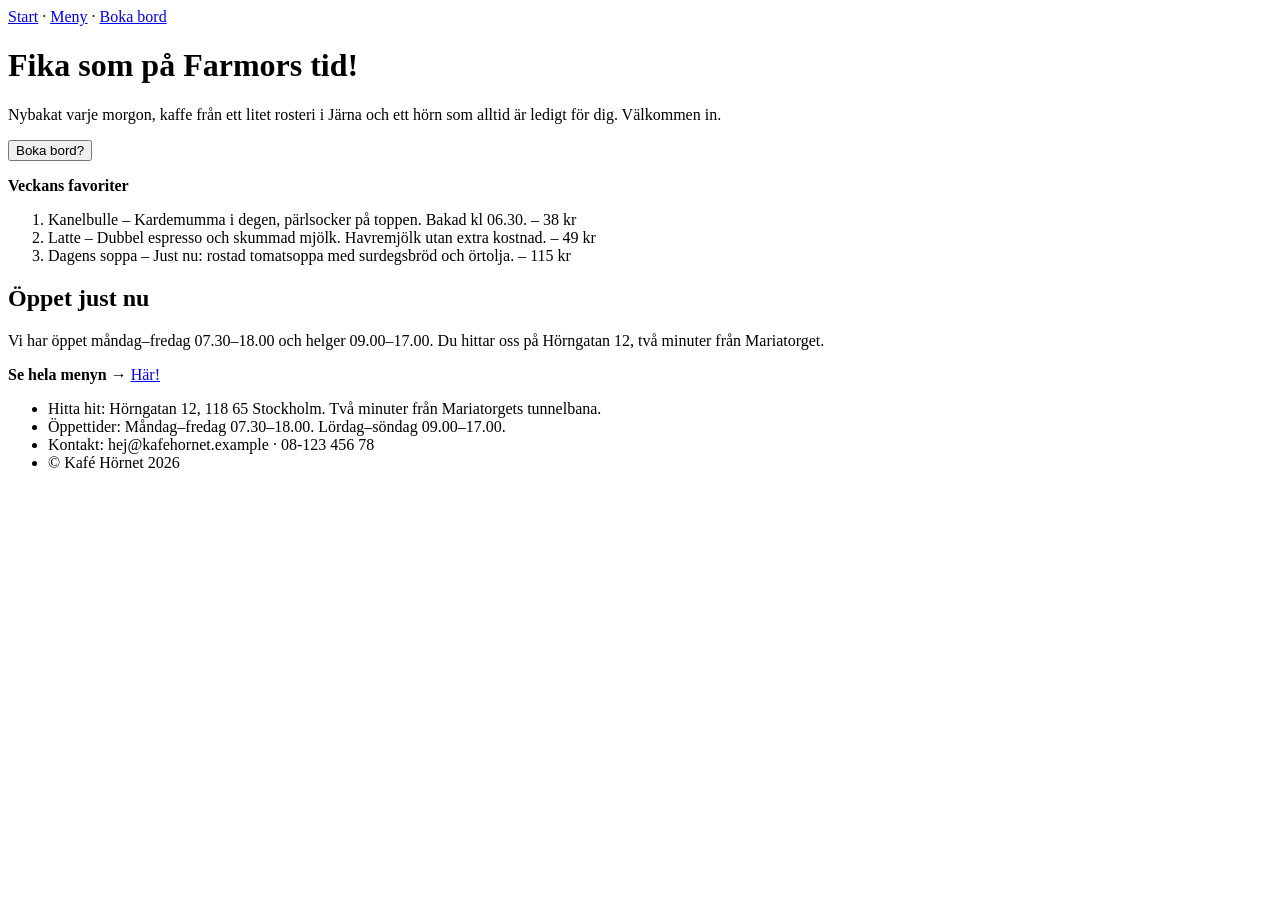
==== index.html @ 68357caf "Första sidan snart klar" ====
<!doctype html>
<html lang="sv">
<html>

<head>
  <meta charset="utf-8" />
  <title>Kafé Hörnet</title>
</head>

<body>
  <nav><a href="index.html">Start</a> · <a href="menu.html">Meny</a> · <a href="booking.html">Boka bord</a></nav>
  <header>
    <h1>Fika som på Farmors tid!</h1>
    <p>Nybakat varje morgon, kaffe från ett litet rosteri i Järna och ett hörn som alltid är ledigt för dig. Välkommen
      in.
    </p>
  </header>

  <p><button type="button">Boka bord?</button></p>

  <main>
    <section>
      <p><strong>Veckans favoriter</strong></p>
      <ol>
        <li>Kanelbulle – Kardemumma i degen, pärlsocker på toppen. Bakad kl 06.30. – 38 kr</li>
        <li>Latte – Dubbel espresso och skummad mjölk. Havremjölk utan extra kostnad. – 49 kr</li>
        <li>Dagens soppa – Just nu: rostad tomatsoppa med surdegsbröd och örtolja. – 115 kr</li>
      </ol>
    </section>
    <section>
    <h1>Öppet just nu</h1>
    <p>Vi har öppet måndag–fredag 07.30–18.00 och helger 09.00–17.00. Du hittar oss på Hörngatan 12, två minuter från
      Mariatorget.
    </p>
    </section>
    <section>
    <p><strong>Se hela menyn </strong>→ <a href="menu.html">Här!</a></p>
    </section>
  </main>

  <footer>
    <ul>
      <li>Hitta hit: Hörngatan 12, 118 65 Stockholm. Två minuter från Mariatorgets tunnelbana.
      </li>
      <li>Öppettider: Måndag–fredag 07.30–18.00. Lördag–söndag 09.00–17.00.
      </li>
      <li>Kontakt: hej@kafehornet.example · 08-123 456 78
      </li>
      <li>© Kafé Hörnet 2026
      </li>
    </ul>
  </footer>
</body>

</html>
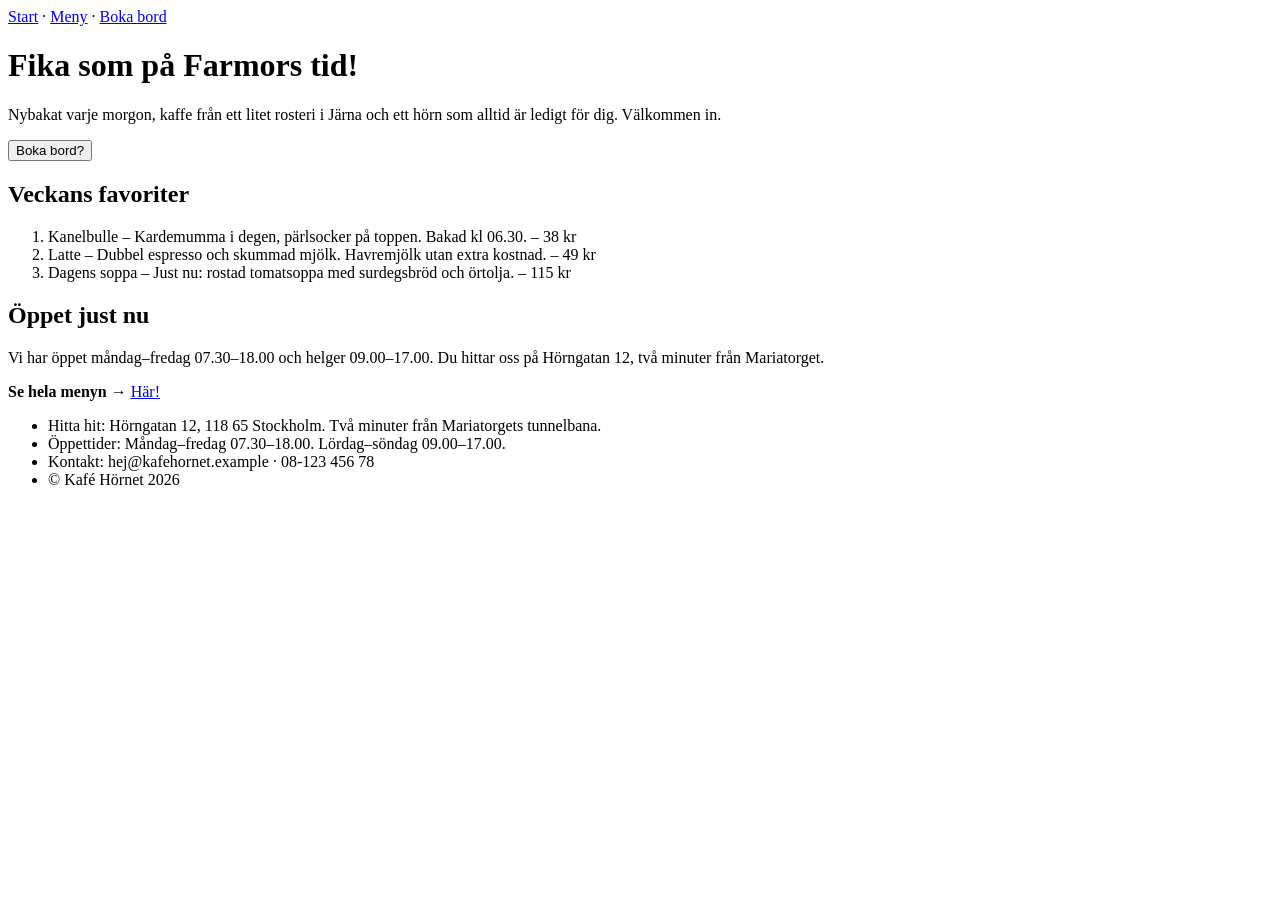
==== commit 2ed18a42: "Fixade buggar" ====
--- a/index.html
+++ b/index.html
@@ -1,9 +1,8 @@
 <!doctype html>
 <html lang="sv">
-<html>
 
 <head>
-  <meta charset="utf-8" />
+  <meta charset="utf-8">
   <title>Kafé Hörnet</title>
 </head>
 
@@ -20,7 +19,7 @@
 
   <main>
     <section>
-      <p><strong>Veckans favoriter</strong></p>
+      <h2>Veckans favoriter</h2>
       <ol>
         <li>Kanelbulle – Kardemumma i degen, pärlsocker på toppen. Bakad kl 06.30. – 38 kr</li>
         <li>Latte – Dubbel espresso och skummad mjölk. Havremjölk utan extra kostnad. – 49 kr</li>
@@ -28,14 +27,14 @@
       </ol>
     </section>
     <section>
-    <h1>Öppet just nu</h1>
-    <p>Vi har öppet måndag–fredag 07.30–18.00 och helger 09.00–17.00. Du hittar oss på Hörngatan 12, två minuter från
-      Mariatorget.
-    </p>
+      <h2>Öppet just nu</h2>
+      <p>Vi har öppet måndag–fredag 07.30–18.00 och helger 09.00–17.00. Du hittar oss på Hörngatan 12, två minuter från
+        Mariatorget.
+      </p>
     </section>
-    <section>
+
     <p><strong>Se hela menyn </strong>→ <a href="menu.html">Här!</a></p>
-    </section>
+
   </main>
 
   <footer>
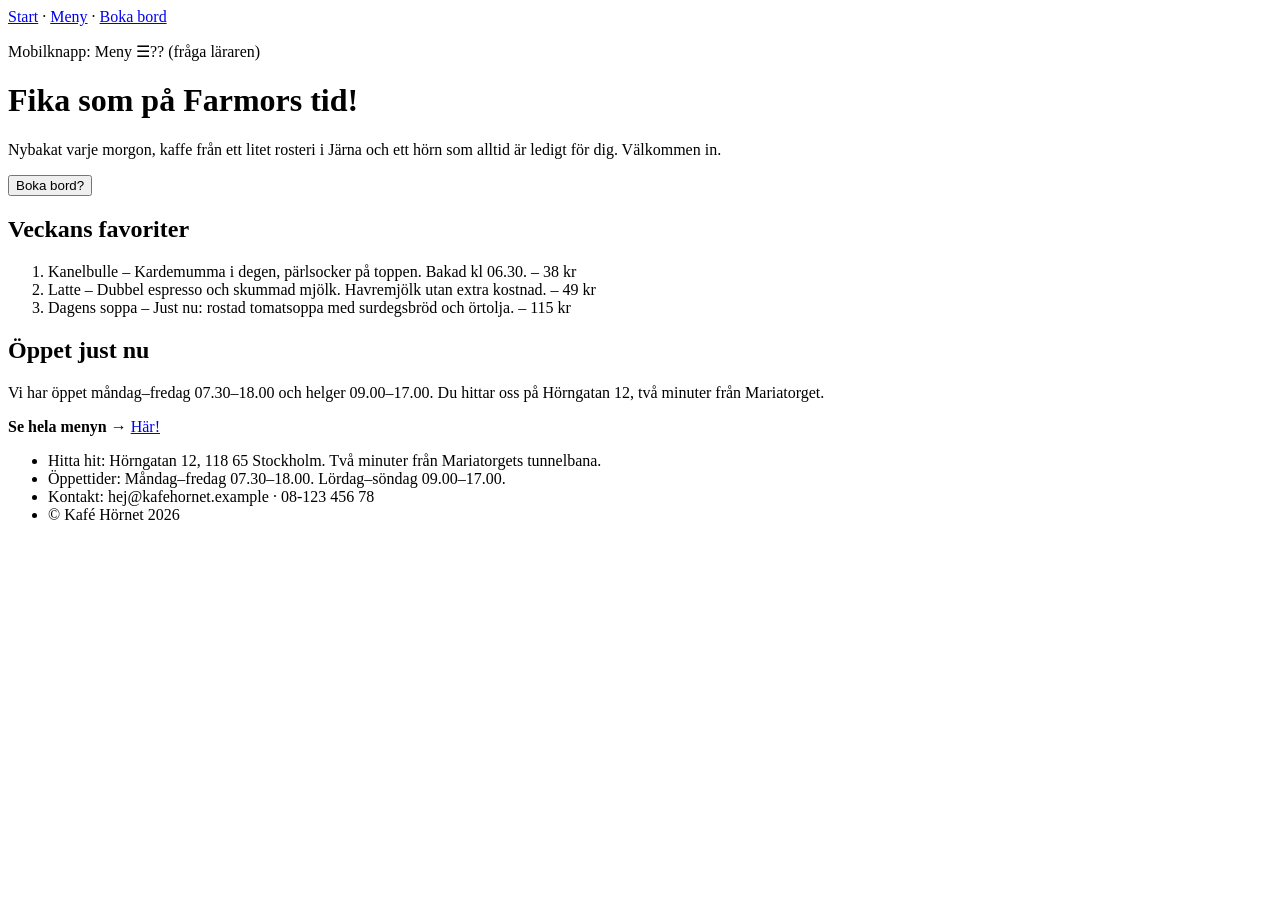
==== commit d96ed38d: "bugg fix" ====
--- a/index.html
+++ b/index.html
@@ -8,6 +8,7 @@
 
 <body>
   <nav><a href="index.html">Start</a> · <a href="menu.html">Meny</a> · <a href="booking.html">Boka bord</a></nav>
+  <p>Mobilknapp: Meny ☰?? (fråga läraren)</p>
   <header>
     <h1>Fika som på Farmors tid!</h1>
     <p>Nybakat varje morgon, kaffe från ett litet rosteri i Järna och ett hörn som alltid är ledigt för dig. Välkommen
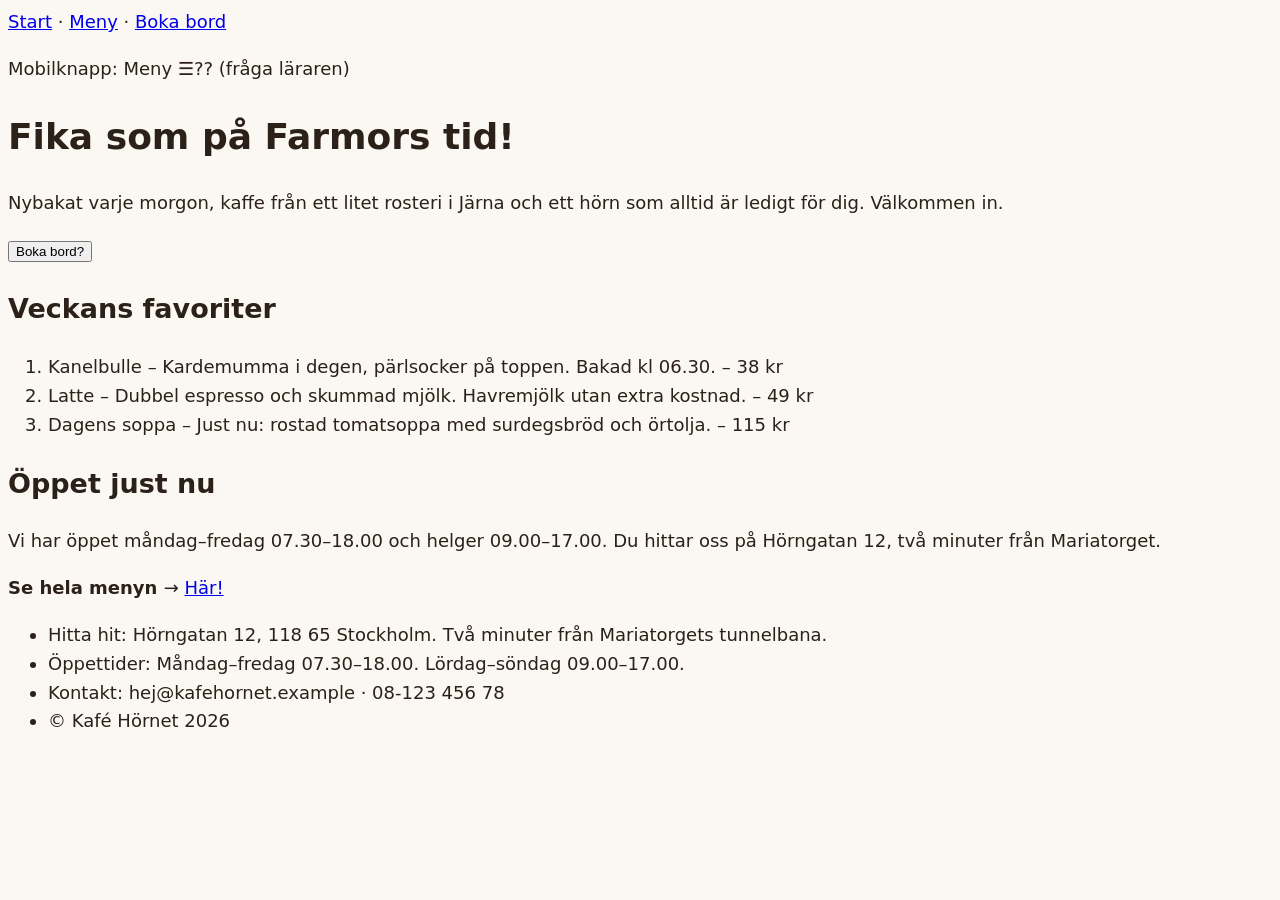
==== commit 988214b8: "Css och bilder" ====
--- a/index.html
+++ b/index.html
@@ -4,6 +4,7 @@
 <head>
   <meta charset="utf-8">
   <title>Kafé Hörnet</title>
+  <link rel="stylesheet" href="style.css">
 </head>
 
 <body>
--- a/style.css
+++ b/style.css
@@ -0,0 +1,15 @@
+/*
+
+
+Kommentar innanför här
+
+
+*/
+
+body {
+  background-color: #FBF7F2;
+  color: #2B2118;
+  font-family: system-ui, Helvetica, Arial, sans-serif;
+  font-size: 18px;
+  line-height: 1.6;
+}
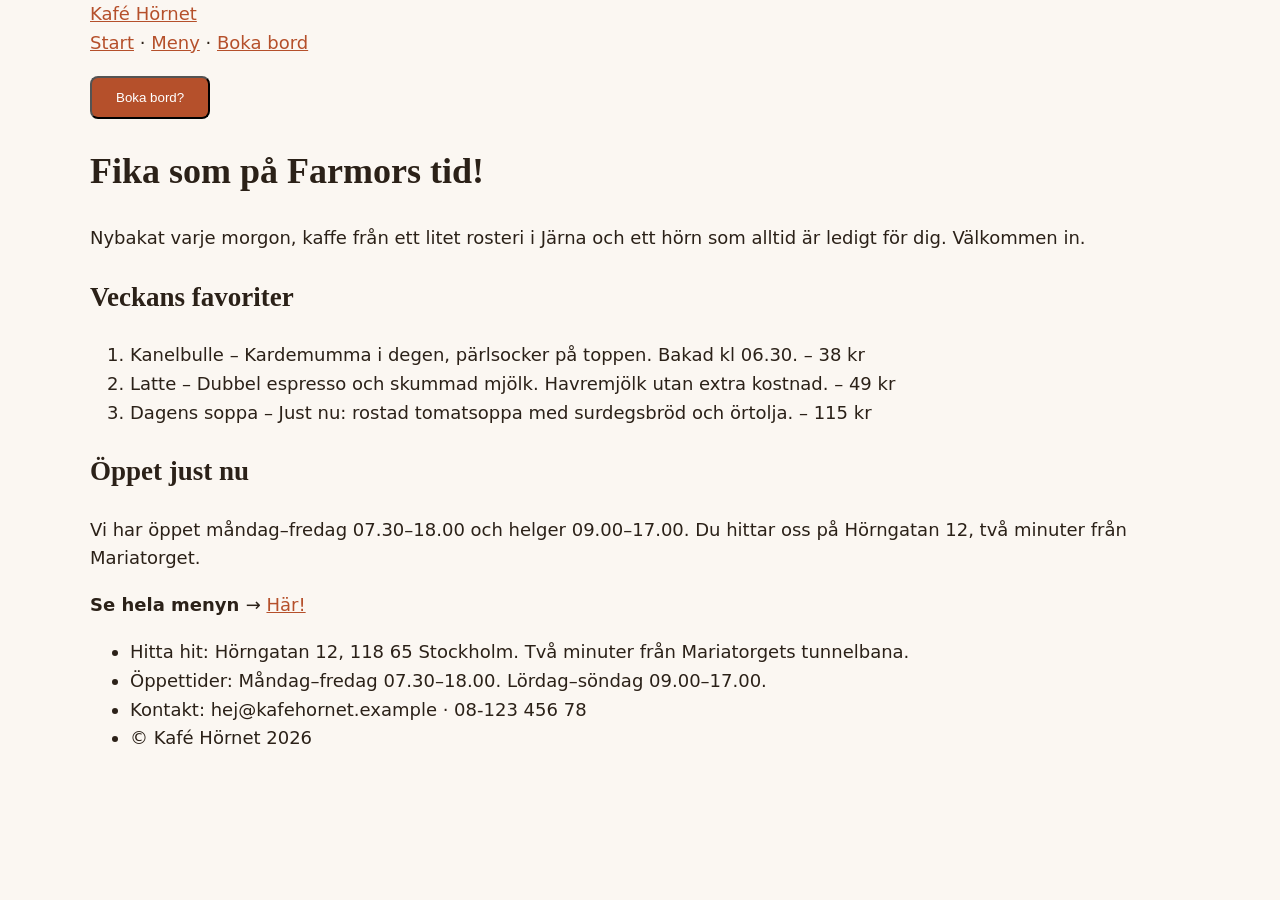
==== commit 3bb2f41c: "Lite mer fixande" ====
--- a/index.html
+++ b/index.html
@@ -8,18 +8,23 @@
 </head>
 
 <body>
-  <nav><a href="index.html">Start</a> · <a href="menu.html">Meny</a> · <a href="booking.html">Boka bord</a></nav>
-  <p>Mobilknapp: Meny ☰?? (fråga läraren)</p>
   <header>
-    <h1>Fika som på Farmors tid!</h1>
-    <p>Nybakat varje morgon, kaffe från ett litet rosteri i Järna och ett hörn som alltid är ledigt för dig. Välkommen
-      in.
-    </p>
+    <a href="index.html" class="logo">Kafé Hörnet</a>
+    <nav>
+      <a href="index.html">Start</a> ·
+      <a href="menu.html">Meny</a> ·
+      <a href="booking.html">Boka bord</a>
+    </nav>
+    
   </header>
 
   <p><button type="button">Boka bord?</button></p>
 
   <main>
+    <h1>Fika som på Farmors tid!</h1>
+    <p>Nybakat varje morgon, kaffe från ett litet rosteri i Järna och ett hörn som alltid är ledigt för dig. Välkommen
+      in.
+    </p>
     <section>
       <h2>Veckans favoriter</h2>
       <ol>
--- a/style.css
+++ b/style.css
@@ -1,15 +1,72 @@
 /*
 
 
-Kommentar innanför här
+light-box finns inte som class i html än
+green-text till javascript?
+error-text till javascript?
 
 
 */
 
 body {
-  background-color: #FBF7F2;
-  color: #2B2118;
-  font-family: system-ui, Helvetica, Arial, sans-serif;
-  font-size: 18px;
-  line-height: 1.6;
+    background-color: #FBF7F2;
+    color: #2B2118;
+    font-family: system-ui, Helvetica, Arial, sans-serif;
+    font-size: 18px;
+    line-height: 1.6;
+    max-width: 1100px;
+    margin: 0 auto;
+    padding: 0 24px;
+}
+
+a {
+    color: #B5502B;
+}
+
+a:hover {
+    color: #8F3E20;
+}
+
+h1,
+h2,
+h3 {
+    font-family: Georgia, serif;
+}
+
+button {
+    background-color: #B5502B;
+    color: white;
+    padding: 12px 24px;
+    border-radius: 8px;
+}
+
+button:hover {
+    background-color: #8F3E20;
+}
+
+.card {
+    background-color: #FFFFFF;
+    border: 1px solid #E6DCCF;
+    border-radius: 12px;
+    padding: 16px;
+}
+
+.light-box {
+    background-color: #F1E8DC;
+}
+
+.green-text {
+    color: #5E7F5A;
+}
+
+.error-text {
+    color: #C0392B;
+}
+
+@media (max-width: 699px) {
+
+    body {
+        padding: 0 16px;
+    }
+
 }
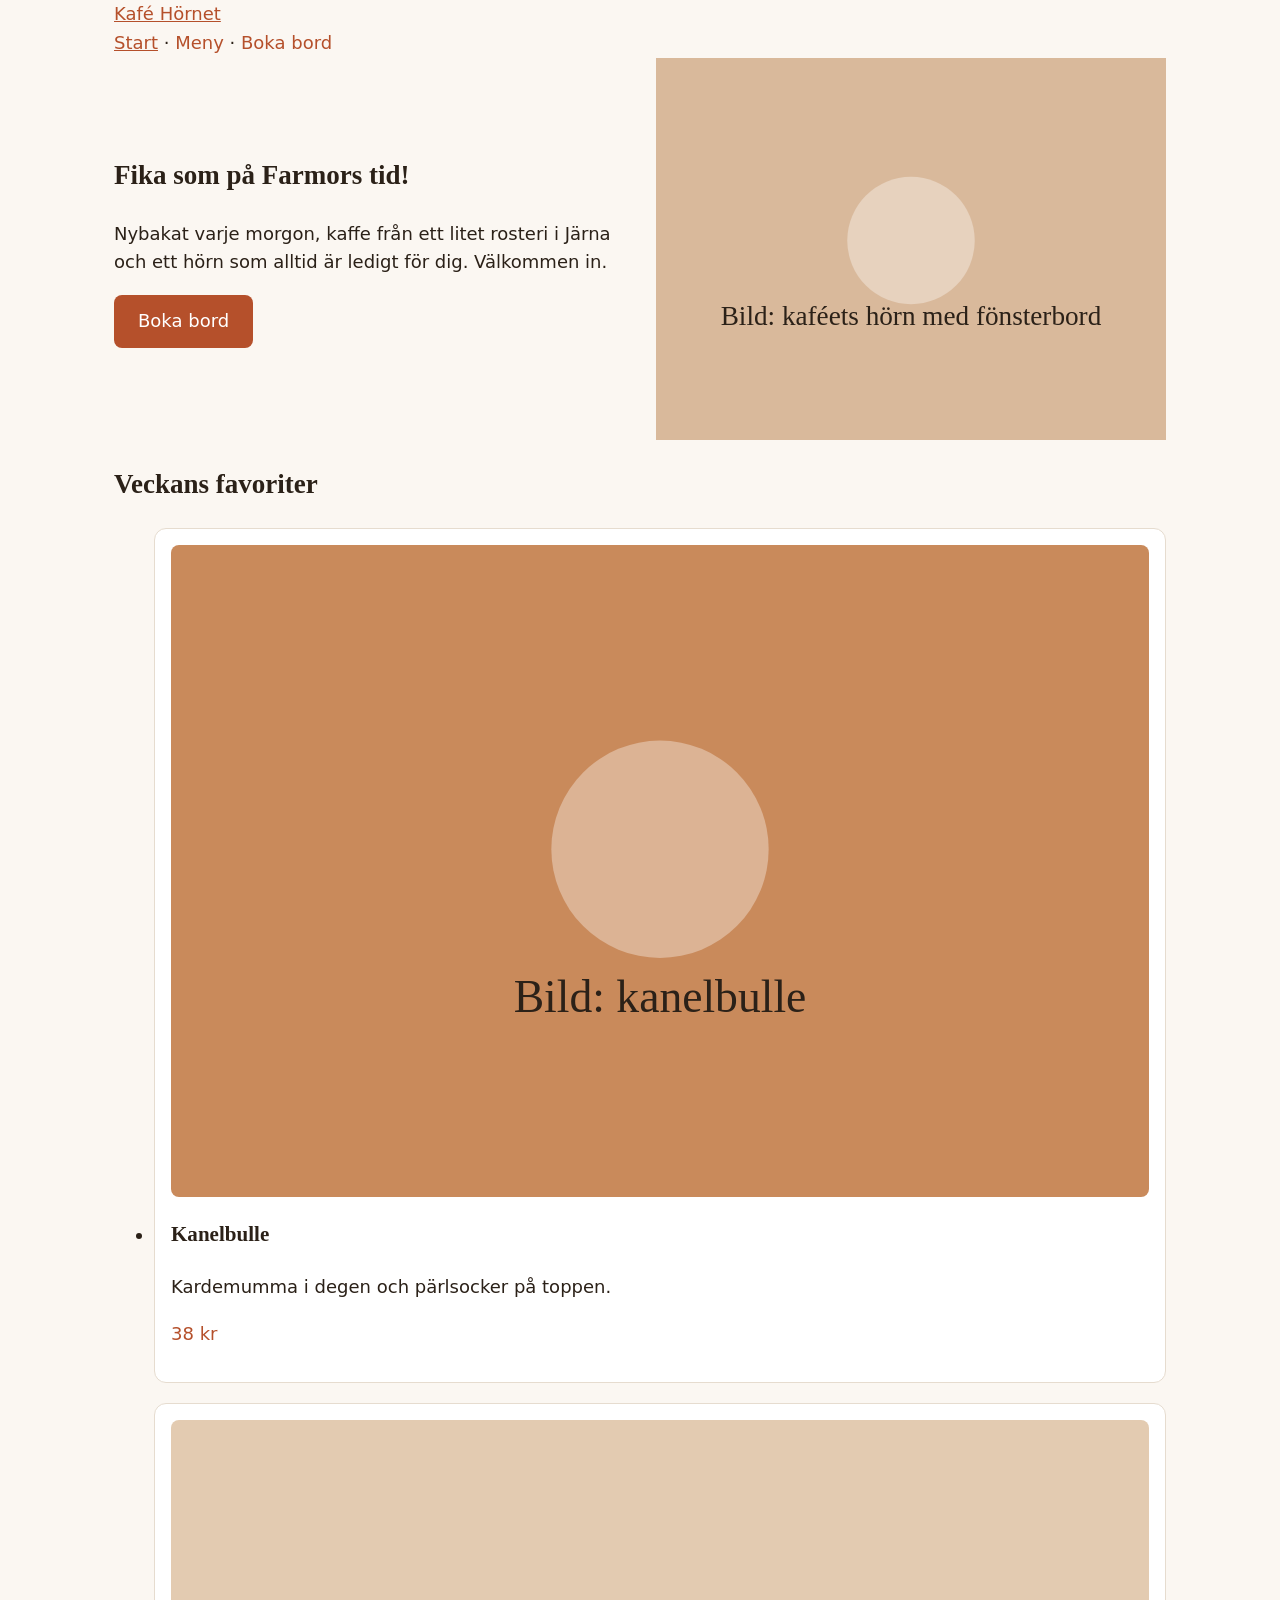
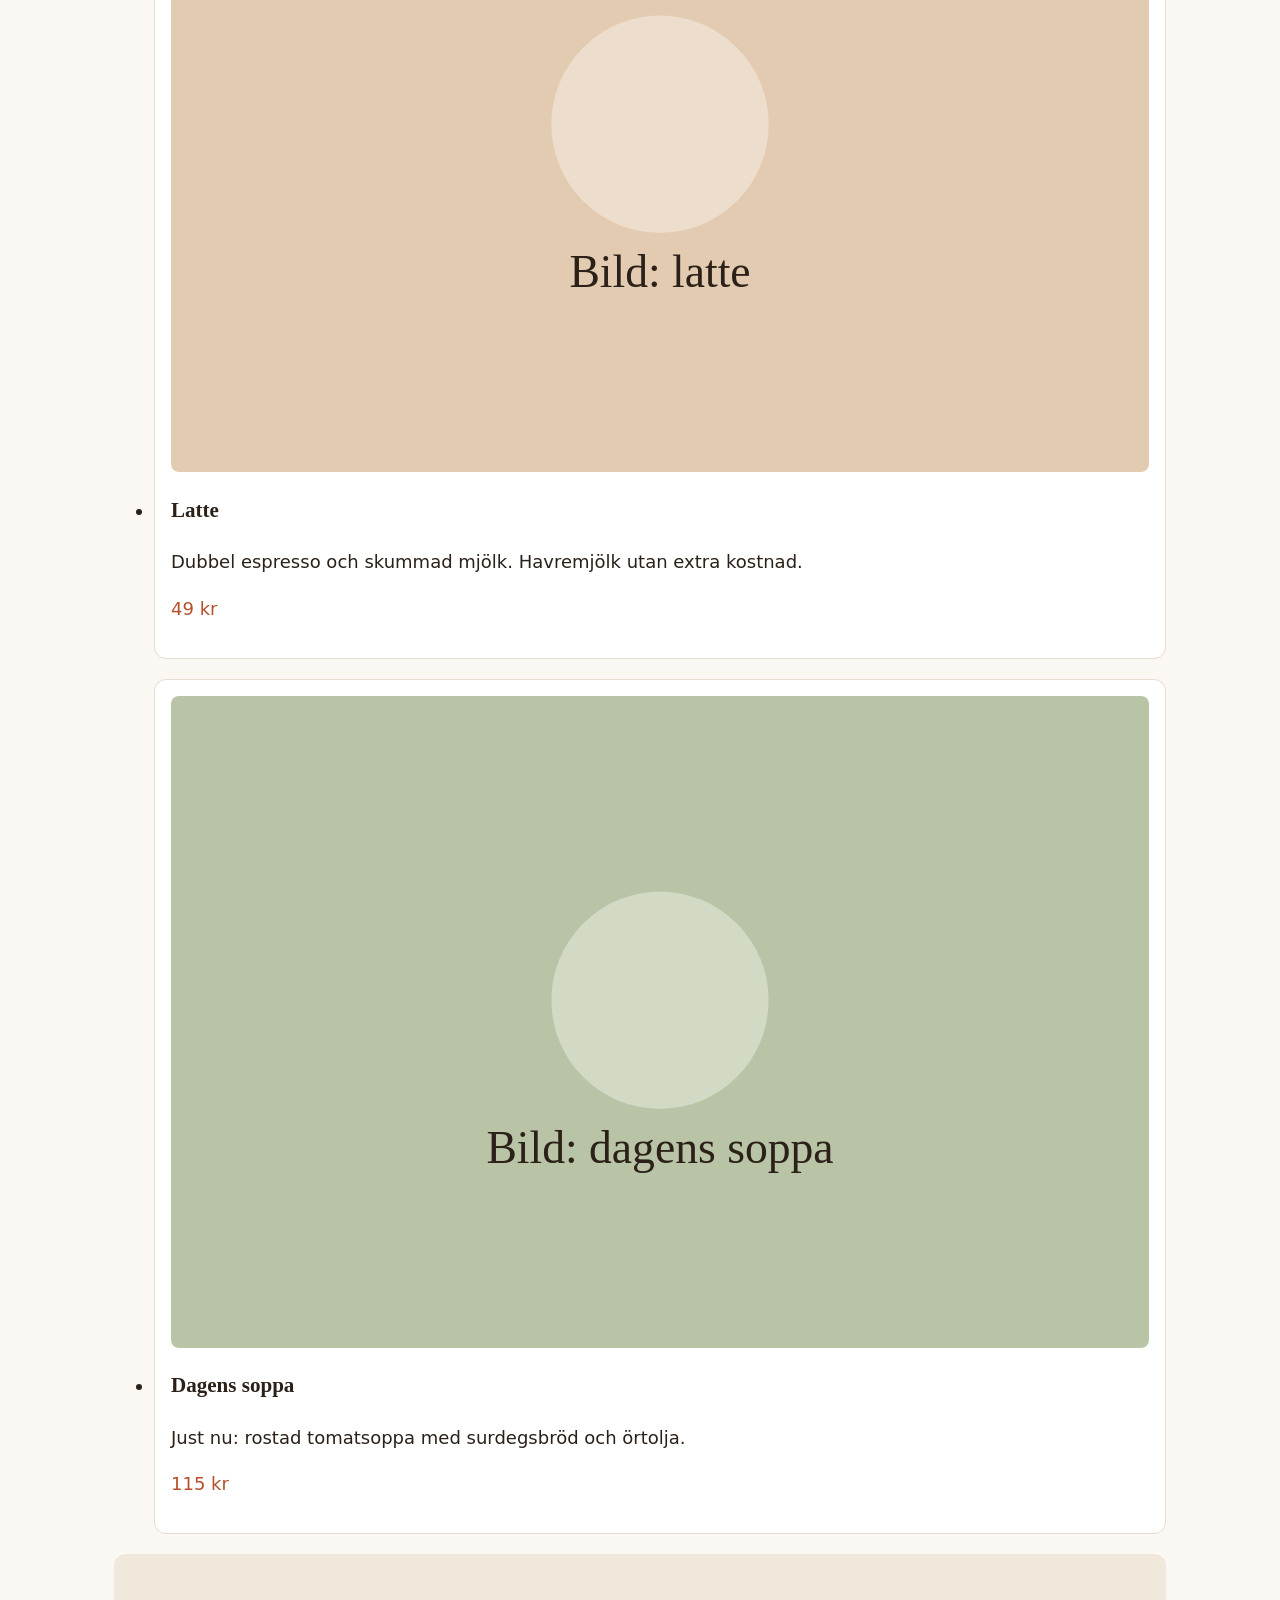
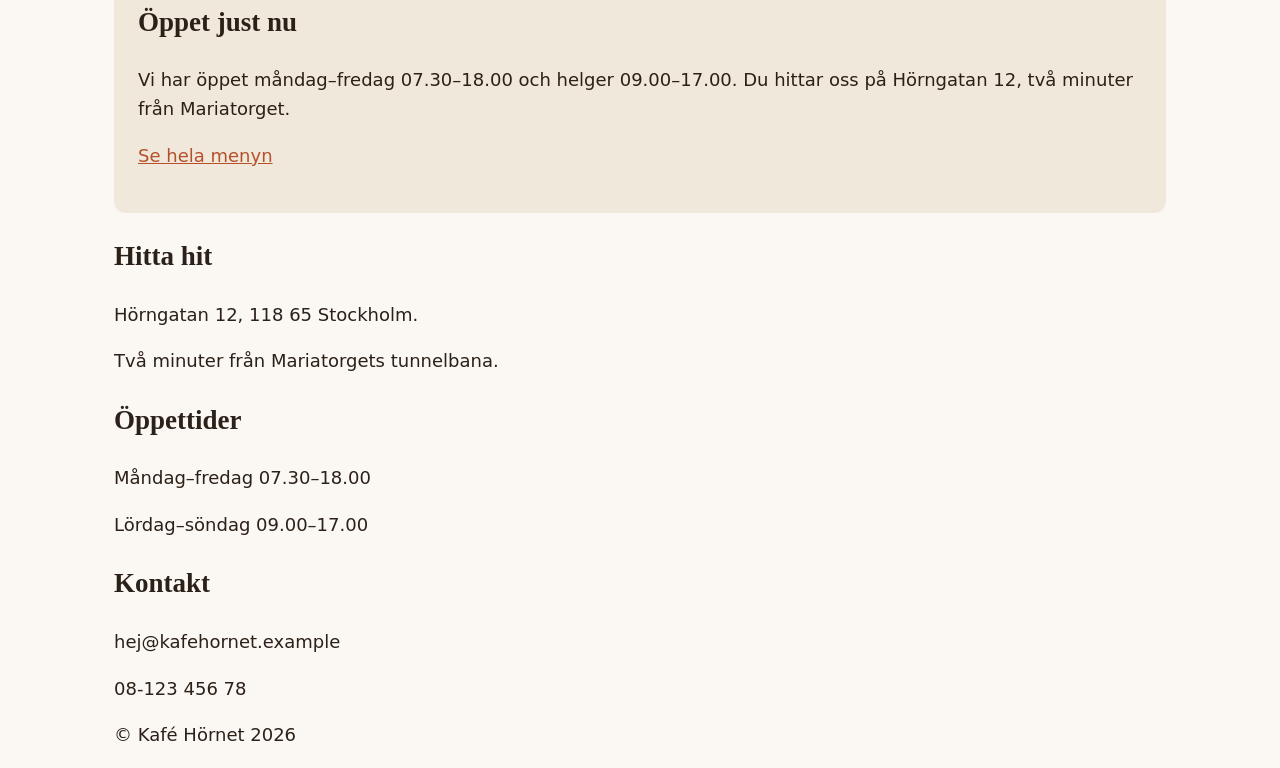
==== commit efb9250a: "jösses" ====
--- a/index.html
+++ b/index.html
@@ -11,50 +11,80 @@
   <header>
     <a href="index.html" class="logo">Kafé Hörnet</a>
     <nav>
-      <a href="index.html">Start</a> ·
+      <a href="index.html" aria-current="page">Start</a> ·
       <a href="menu.html">Meny</a> ·
       <a href="booking.html">Boka bord</a>
     </nav>
-    
+
   </header>
 
-  <p><button type="button">Boka bord?</button></p>
+
 
   <main>
-    <h1>Fika som på Farmors tid!</h1>
-    <p>Nybakat varje morgon, kaffe från ett litet rosteri i Järna och ett hörn som alltid är ledigt för dig. Välkommen
-      in.
-    </p>
+    <section class="hero">
+      <div class="hero-text">
+        <h1>Fika som på Farmors tid!</h1>
+        <p>Nybakat varje morgon, kaffe från ett litet rosteri i Järna och ett hörn som alltid är ledigt för dig.
+          Välkommen
+          in.
+        </p>
+        <p>
+          <a href="booking.html" class="booking-button">Boka bord</a>
+        </p>
+      </div>
+      <div class="hero-image">
+        <img src="hero.svg" alt="Glad tant som äter en bulle">
+      </div>
+    </section>
     <section>
       <h2>Veckans favoriter</h2>
-      <ol>
-        <li>Kanelbulle – Kardemumma i degen, pärlsocker på toppen. Bakad kl 06.30. – 38 kr</li>
-        <li>Latte – Dubbel espresso och skummad mjölk. Havremjölk utan extra kostnad. – 49 kr</li>
-        <li>Dagens soppa – Just nu: rostad tomatsoppa med surdegsbröd och örtolja. – 115 kr</li>
-      </ol>
+      <ul class="favorites">
+        <li class="card">
+          <img src="cinnamon-bun.svg" alt="Kanelbulle">
+          <h3>Kanelbulle</h3>
+          <p>Kardemumma i degen och pärlsocker på toppen.</p>
+          <p class="price">38 kr</p>
+        </li>
+        <li class="card">
+          <img src="latte.svg" alt="Ett glas latte">
+          <h3>Latte</h3>
+          <p>Dubbel espresso och skummad mjölk. Havremjölk utan extra kostnad.</p>
+          <p class="price">49 kr</p>
+        </li>
+        <li class="card">
+          <img src="soup.svg" alt="Tomatsoppa med bröd">
+          <h3>Dagens soppa</h3>
+          <p>Just nu: rostad tomatsoppa med surdegsbröd och örtolja.</p>
+          <p class="price">115 kr</p>
+        </li>
+      </ul>
     </section>
-    <section>
+    <section class="light-box">
       <h2>Öppet just nu</h2>
       <p>Vi har öppet måndag–fredag 07.30–18.00 och helger 09.00–17.00. Du hittar oss på Hörngatan 12, två minuter från
-        Mariatorget.
-      </p>
+        Mariatorget.</p>
+      <p><a href="menu.html">Se hela menyn</a></p>
     </section>
-
-    <p><strong>Se hela menyn </strong>→ <a href="menu.html">Här!</a></p>
 
   </main>
 
   <footer>
-    <ul>
-      <li>Hitta hit: Hörngatan 12, 118 65 Stockholm. Två minuter från Mariatorgets tunnelbana.
-      </li>
-      <li>Öppettider: Måndag–fredag 07.30–18.00. Lördag–söndag 09.00–17.00.
-      </li>
-      <li>Kontakt: hej@kafehornet.example · 08-123 456 78
-      </li>
-      <li>© Kafé Hörnet 2026
-      </li>
-    </ul>
+    <section>
+      <h2>Hitta hit</h2>
+      <p>Hörngatan 12, 118 65 Stockholm.</p>
+      <p>Två minuter från Mariatorgets tunnelbana.</p>
+    </section>
+    <section>
+      <h2>Öppettider</h2>
+      <p>Måndag–fredag 07.30–18.00</p>
+      <p>Lördag–söndag 09.00–17.00</p>
+    </section>
+    <section>
+      <h2>Kontakt</h2>
+      <p>hej@kafehornet.example</p>
+      <p>08-123 456 78</p>
+    </section>
+    <p>© Kafé Hörnet 2026</p>
   </footer>
 </body>
 
--- a/style.css
+++ b/style.css
@@ -7,6 +7,10 @@
 
 
 */
+
+* {
+    box-sizing: border-box;
+}
 
 body {
     background-color: #FBF7F2;
@@ -27,10 +31,32 @@
     color: #8F3E20;
 }
 
+a[aria-current="page"] {
+    text-decoration: underline;
+}
+
+nav a {
+    text-decoration: none;
+}
+
 h1,
 h2,
 h3 {
     font-family: Georgia, serif;
+}
+
+.booking-button {
+    display: inline-block;
+    background-color: #B5502B;
+    color: white;
+    padding: 12px 24px;
+    border-radius: 8px;
+    text-decoration: none;
+}
+
+.booking-button:hover {
+    background-color: #8F3E20;
+    color: white;
 }
 
 button {
@@ -38,10 +64,29 @@
     color: white;
     padding: 12px 24px;
     border-radius: 8px;
+    border: none;
+    font: inherit;
 }
 
 button:hover {
     background-color: #8F3E20;
+}
+
+.hero-image img {
+    display: block;
+    max-width: 100%;
+    height: auto;
+}
+
+.hero {
+    display: flex;
+    align-items: center;
+    gap: 32px;
+}
+
+.hero-text,
+.hero-image {
+    flex: 1;
 }
 
 .card {
@@ -49,11 +94,37 @@
     border: 1px solid #E6DCCF;
     border-radius: 12px;
     padding: 16px;
+    margin: 20px 0;
+}
+
+.card img {
+    display: block;
+    width: 100%;
+    height: auto;
+    border-radius: 8px;
+}
+
+.price {
+    color: #B5502B;
+}
+
+.menu-description {
+    font-size: 0.9em;
+    color: #706860;
+}
+
+.menu-price {
+    color: #B5502B;
+    font-weight: bold;
 }
 
 .light-box {
     background-color: #F1E8DC;
+    padding: 24px;
+    border-radius: 12px;
 }
+
+
 
 .green-text {
     color: #5E7F5A;
@@ -61,12 +132,4 @@
 
 .error-text {
     color: #C0392B;
-}
-
-@media (max-width: 699px) {
-
-    body {
-        padding: 0 16px;
-    }
-
 }
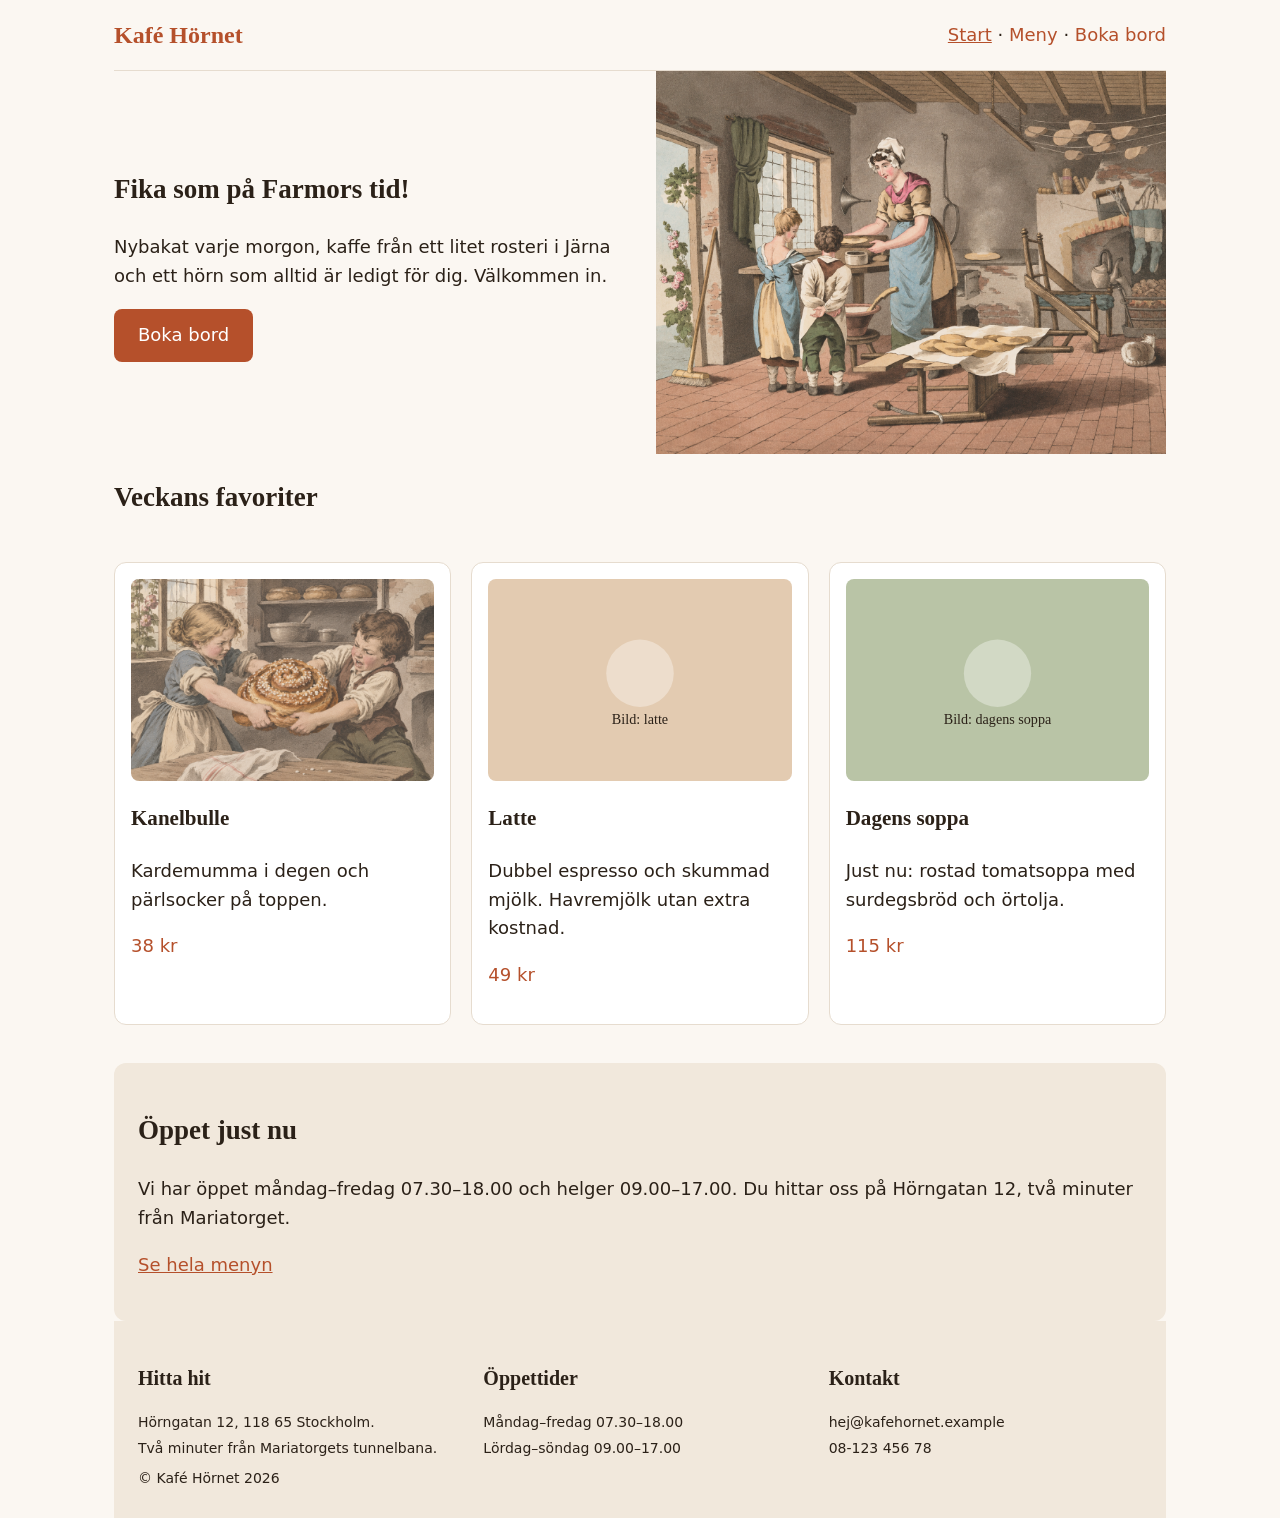
==== commit c5adbedb: "herregud jag har glömt commit" ====
--- a/index.html
+++ b/index.html
@@ -3,6 +3,7 @@
 
 <head>
   <meta charset="utf-8">
+  <meta name="viewport" content="width=device-width, initial-scale=1.0">
   <title>Kafé Hörnet</title>
   <link rel="stylesheet" href="style.css">
 </head>
@@ -33,14 +34,14 @@
         </p>
       </div>
       <div class="hero-image">
-        <img src="hero.svg" alt="Glad tant som äter en bulle">
+        <img src="nyhero.png" alt="Kvinna bakar till två små barn">
       </div>
     </section>
     <section>
       <h2>Veckans favoriter</h2>
       <ul class="favorites">
         <li class="card">
-          <img src="cinnamon-bun.svg" alt="Kanelbulle">
+          <img src="nybun.png" alt="Kanelbulle">
           <h3>Kanelbulle</h3>
           <p>Kardemumma i degen och pärlsocker på toppen.</p>
           <p class="price">38 kr</p>
@@ -69,21 +70,23 @@
   </main>
 
   <footer>
-    <section>
-      <h2>Hitta hit</h2>
-      <p>Hörngatan 12, 118 65 Stockholm.</p>
-      <p>Två minuter från Mariatorgets tunnelbana.</p>
-    </section>
-    <section>
-      <h2>Öppettider</h2>
-      <p>Måndag–fredag 07.30–18.00</p>
-      <p>Lördag–söndag 09.00–17.00</p>
-    </section>
-    <section>
-      <h2>Kontakt</h2>
-      <p>hej@kafehornet.example</p>
-      <p>08-123 456 78</p>
-    </section>
+    <div class="footer-columns">
+      <section>
+        <h2>Hitta hit</h2>
+        <p>Hörngatan 12, 118 65 Stockholm.</p>
+        <p>Två minuter från Mariatorgets tunnelbana.</p>
+      </section>
+      <section>
+        <h2>Öppettider</h2>
+        <p>Måndag–fredag 07.30–18.00</p>
+        <p>Lördag–söndag 09.00–17.00</p>
+      </section>
+      <section>
+        <h2>Kontakt</h2>
+        <p>hej@kafehornet.example</p>
+        <p>08-123 456 78</p>
+      </section>
+    </div>
     <p>© Kafé Hörnet 2026</p>
   </footer>
 </body>
--- a/style.css
+++ b/style.css
@@ -1,7 +1,6 @@
 /*
 
 
-light-box finns inte som class i html än
 green-text till javascript?
 error-text till javascript?
 
@@ -20,7 +19,24 @@
     line-height: 1.6;
     max-width: 1100px;
     margin: 0 auto;
-    padding: 0 24px;
+    padding: 0 16px;
+}
+
+header {
+    display: flex;
+    flex-direction: column;
+    justify-content: space-between;
+    align-items: flex-start;
+    gap: 8px;
+    padding: 16px 0;
+    border-bottom: 1px solid #E6DCCF;
+}
+
+.logo {
+    font-family: Georgia, serif;
+    font-size: 24px;
+    font-weight: bold;
+    text-decoration: none;
 }
 
 a {
@@ -59,6 +75,42 @@
     color: white;
 }
 
+.booking-layout {
+    display: flex;
+    flex-direction: column;
+    gap: 40px;
+    align-items: stretch;
+}
+
+.booking-main {
+    flex: 2;
+}
+
+.booking-main label {
+    display: block;
+    font-weight: bold;
+    margin-bottom: 6px;
+}
+
+.booking-main input,
+.booking-main select,
+.booking-main textarea {
+    width: 100%;
+    padding: 12px;
+    border: 1px solid #E6DCCF;
+    border-radius: 8px;
+    margin-bottom: 20px;
+}
+
+.booking-main textarea {
+    min-height: 100px;
+}
+
+.booking-layout .card {
+    flex: 1;
+    background-color: #F1E8DC;
+}
+
 button {
     background-color: #B5502B;
     color: white;
@@ -80,6 +132,7 @@
 
 .hero {
     display: flex;
+    flex-direction: column;
     align-items: center;
     gap: 32px;
 }
@@ -111,11 +164,52 @@
 .menu-description {
     font-size: 0.9em;
     color: #706860;
+    margin: 4px 0 0;
 }
 
 .menu-price {
     color: #B5502B;
     font-weight: bold;
+    white-space: nowrap;
+}
+
+.vegan-label {
+    background-color: #5E7F5A;
+    color: white;
+    font-size: 12px;
+    padding: 3px 8px;
+    border-radius: 12px;
+}
+
+.menu-item {
+    list-style: none;
+    border-bottom: 1px solid #E6DCCF;
+    padding: 16px 0;
+    display: flex;
+    justify-content: space-between;
+    align-items: flex-start;
+    gap: 16px;
+}
+
+.menu-section {
+    margin-bottom: 48px;
+}
+
+.menu-list {
+    padding-left: 0;
+    margin-top: 0;
+}
+
+.favorites {
+    display: flex;
+    flex-direction: column;
+    gap: 20px;
+    list-style: none;
+    padding-left: 0;
+}
+
+.favorites .card {
+    flex: 1;
 }
 
 .light-box {
@@ -124,7 +218,29 @@
     border-radius: 12px;
 }
 
-
+footer {
+    background-color: #F1E8DC;
+    padding: 24px;
+}
+
+.footer-columns {
+    display: flex;
+    flex-direction: column;
+    gap: 32px;
+}
+
+.footer-columns section {
+    flex: 1;
+}
+
+footer h2 {
+    font-size: 20px;
+}
+
+footer p {
+    font-size: 14px;
+    margin: 4px 0;
+}
 
 .green-text {
     color: #5E7F5A;
@@ -132,4 +248,32 @@
 
 .error-text {
     color: #C0392B;
+}
+
+@media (min-width: 700px) {
+    body {
+        padding: 0 24px;
+    }
+
+    header {
+        flex-direction: row;
+        align-items: center;
+    }
+
+    .footer-columns {
+        flex-direction: row;
+    }
+
+    .favorites {
+        flex-direction: row;
+    }
+
+    .hero {
+        flex-direction: row;
+    }
+
+    .booking-layout {
+        flex-direction: row;
+        align-items: flex-start;
+    }
 }
